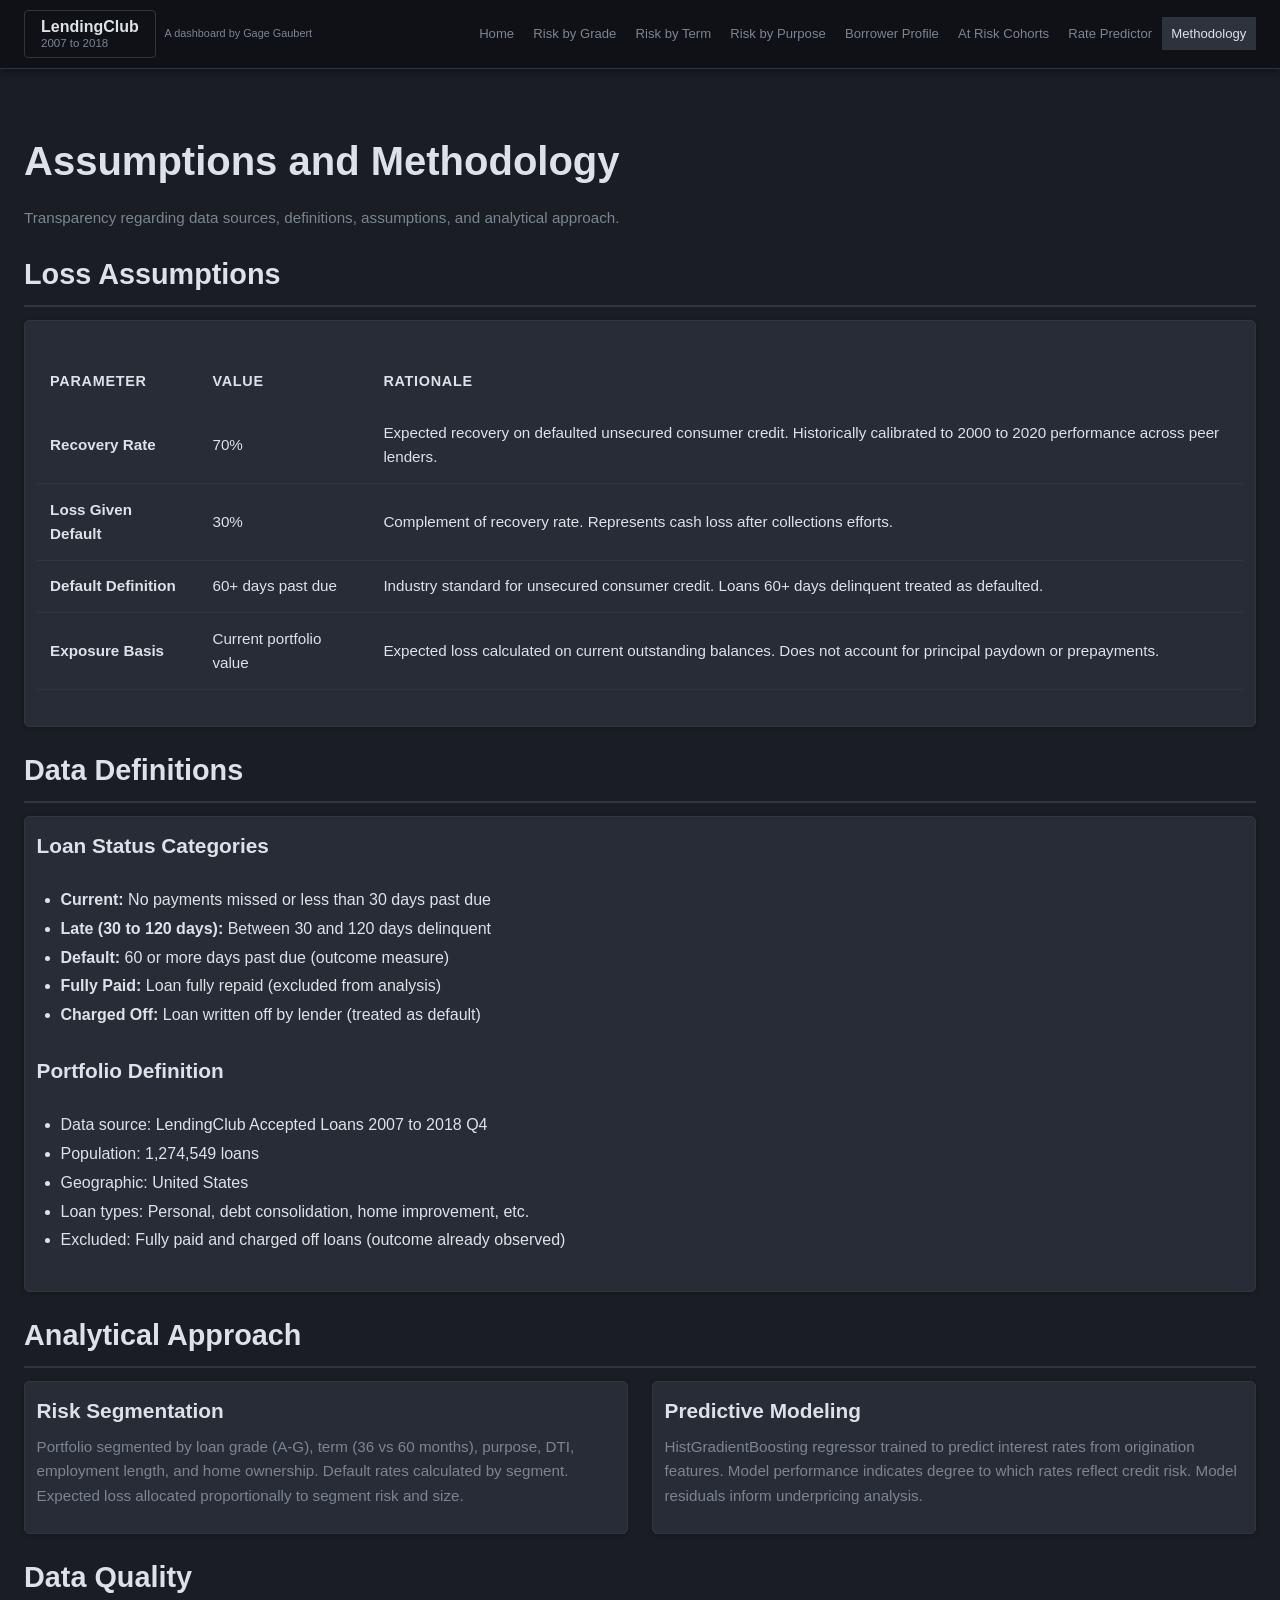
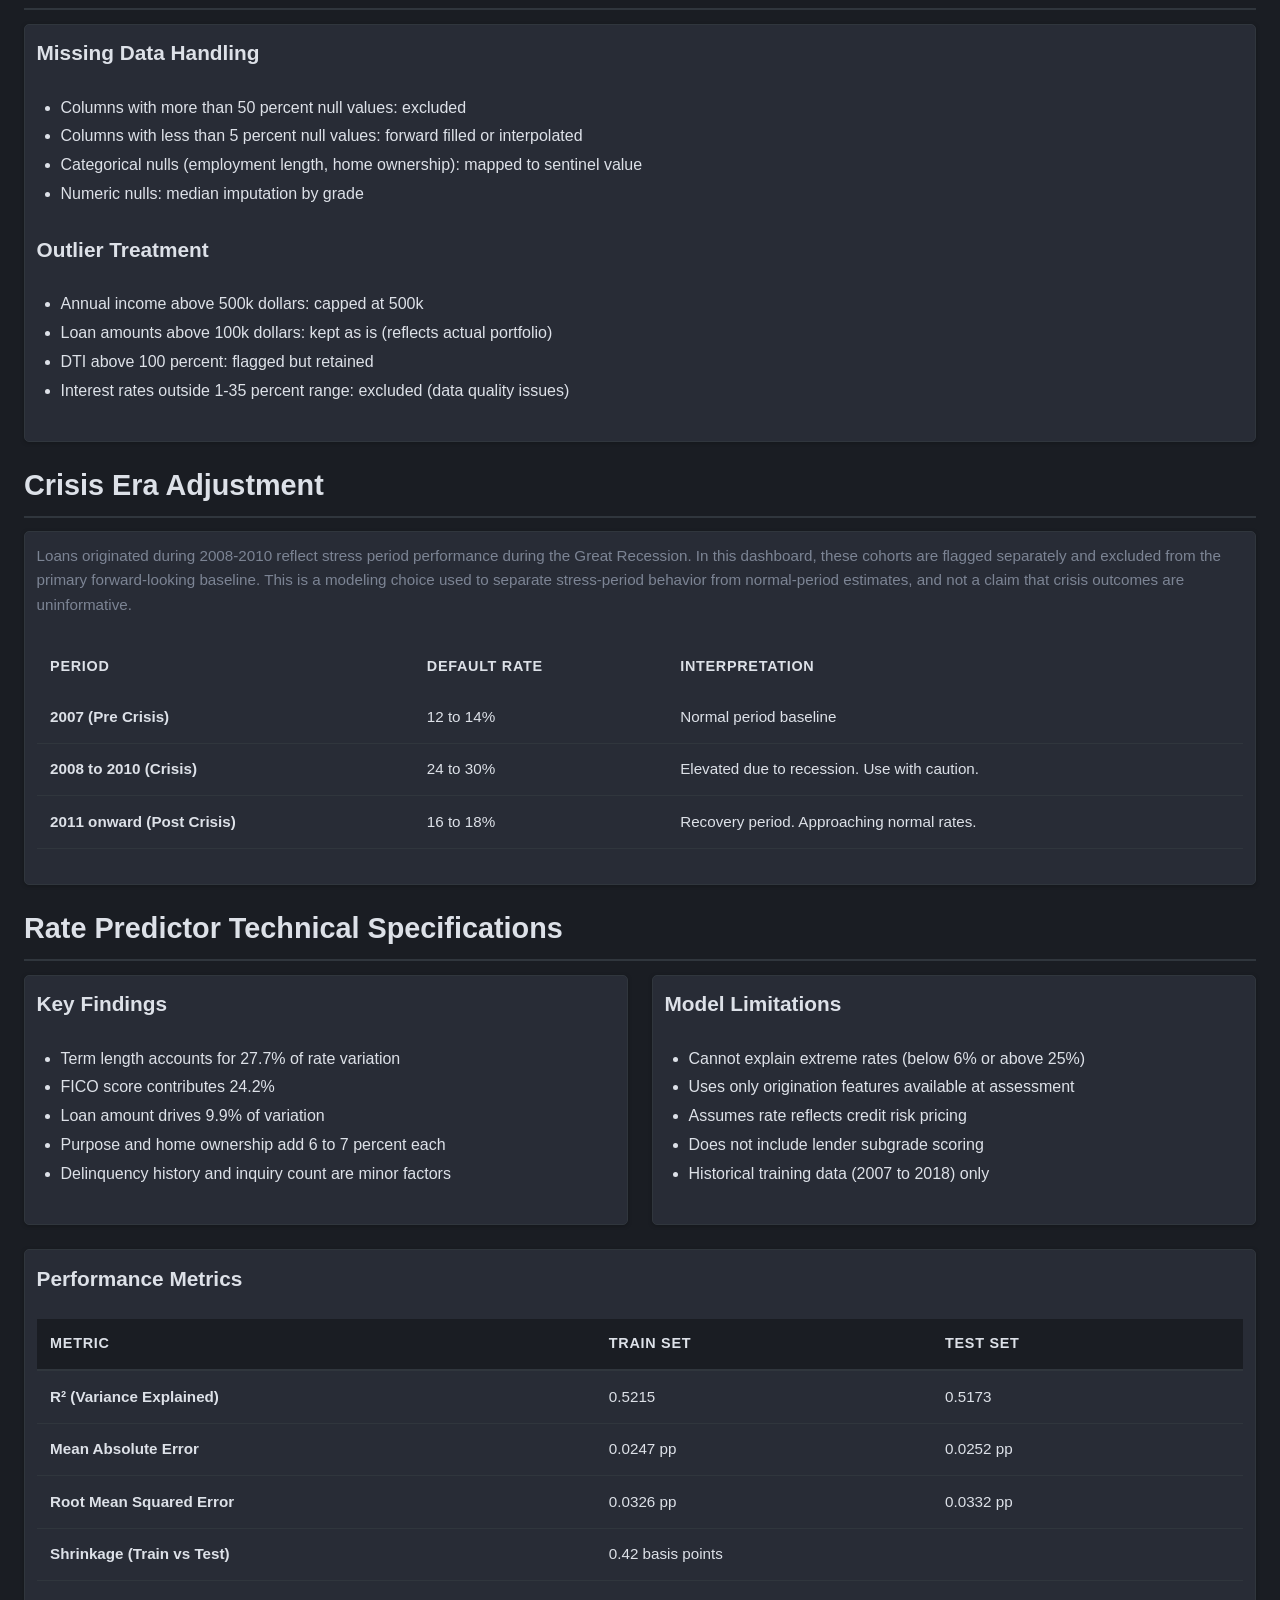
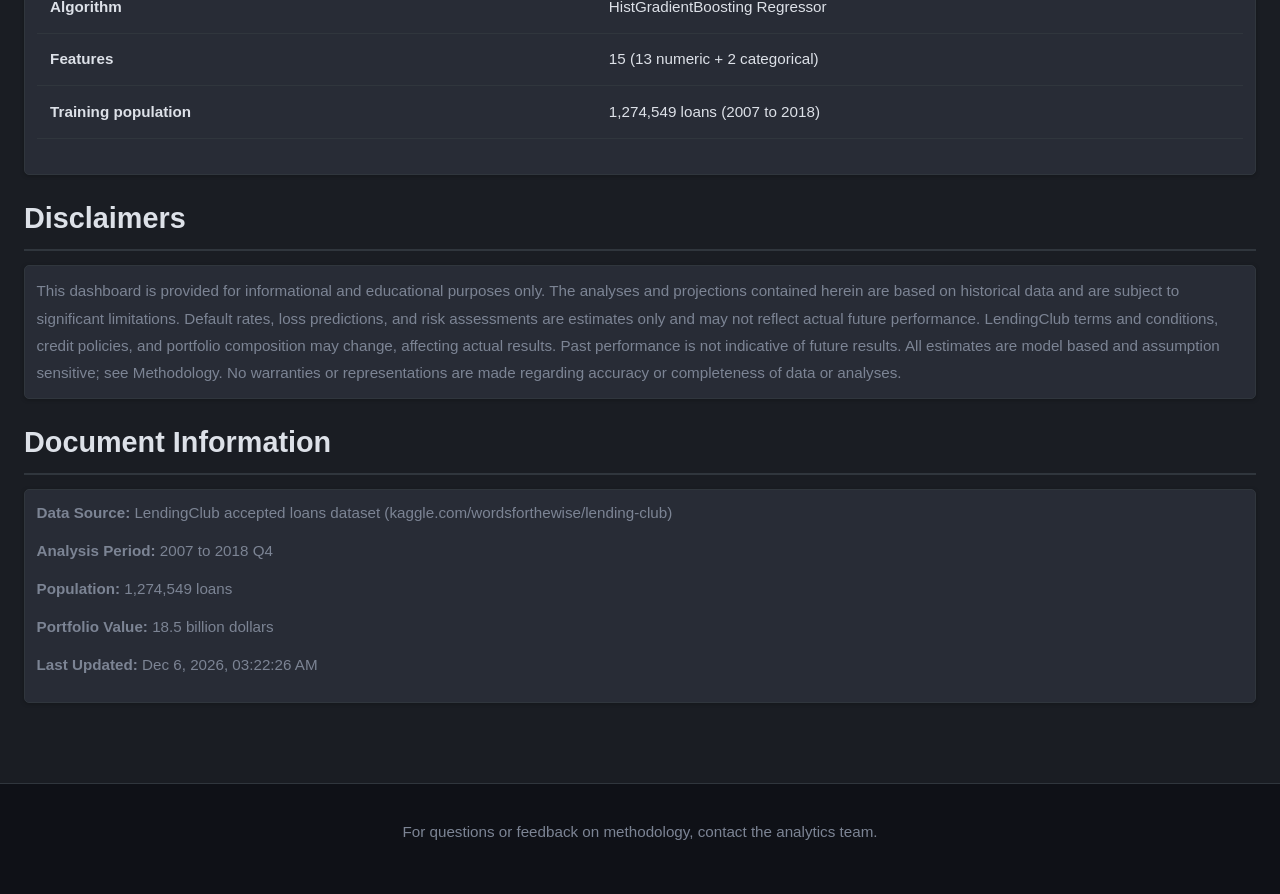
==== dashboard/assumptions.html @ 13c83dcb "Finalize dashboard updates and methodology language" ====
<!DOCTYPE html>
<html lang="en">
<head>
  <meta charset="UTF-8">
  <meta name="viewport" content="width=device-width, initial-scale=1.0">
  <title>Assumptions &amp; Methodology – LendingClub 2007–2018</title>
  <link rel="stylesheet" href="css/main.css">
</head>
<body>

<nav class="navbar">
  <div class="navbar-container">
    <div class="navbar-title-wrap">
      <a href="index.html" class="navbar-brand">
        <span class="brand-name">LendingClub</span>
        <small>2007 to 2018</small>
      </a>
      <span class="navbar-byline">A dashboard by Gage Gaubert</span>
    </div>
    <ul class="navbar-menu">
      <li><a href="index.html" data-page="home">Home</a></li>
      <li><a href="grade.html" data-page="grade">Risk by Grade</a></li>
      <li><a href="term.html" data-page="term">Risk by Term</a></li>
      <li><a href="purpose.html" data-page="purpose">Risk by Purpose</a></li>
      <li><a href="borrower.html" data-page="borrower">Borrower Profile</a></li>
      <li><a href="cohorts.html" data-page="cohorts">At Risk Cohorts</a></li>
      <li><a href="model.html" data-page="model">Rate Predictor</a></li>
      <li><a href="assumptions.html" data-page="assumptions" class="active">Methodology</a></li>
    </ul>
    <span class="navbar-timestamp">Updated: --:--</span>
  </div>
</nav>

<main>

  <section>
    <h1>Assumptions and Methodology</h1>
    <p>Transparency regarding data sources, definitions, assumptions, and analytical approach.</p>
  </section>

  <!-- LOSS ASSUMPTIONS -->
  <section>
    <h2>Loss Assumptions</h2>
    <div class="card">
      <table>
        <tr>
          <th style="text-align: left;">Parameter</th>
          <th style="text-align: left;">Value</th>
          <th style="text-align: left;">Rationale</th>
        </tr>
        <tr>
          <td><strong>Recovery Rate</strong></td>
          <td>70%</td>
          <td>Expected recovery on defaulted unsecured consumer credit. Historically calibrated to 2000 to 2020 performance across peer lenders.</td>
        </tr>
        <tr>
          <td><strong>Loss Given Default</strong></td>
          <td>30%</td>
          <td>Complement of recovery rate. Represents cash loss after collections efforts.</td>
        </tr>
        <tr>
          <td><strong>Default Definition</strong></td>
          <td>60+ days past due</td>
          <td>Industry standard for unsecured consumer credit. Loans 60+ days delinquent treated as defaulted.</td>
        </tr>
        <tr>
          <td><strong>Exposure Basis</strong></td>
          <td>Current portfolio value</td>
          <td>Expected loss calculated on current outstanding balances. Does not account for principal paydown or prepayments.</td>
        </tr>
      </table>
    </div>
  </section>

  <!-- DATA DEFINITIONS -->
  <section>
    <h2>Data Definitions</h2>
    <div class="card">
      <h3>Loan Status Categories</h3>
      <ul style="margin: var(--gap-md) 0; padding-left: 1.5rem; line-height: 1.8;">
        <li><strong>Current:</strong> No payments missed or less than 30 days past due</li>
        <li><strong>Late (30 to 120 days):</strong> Between 30 and 120 days delinquent</li>
        <li><strong>Default:</strong> 60 or more days past due (outcome measure)</li>
        <li><strong>Fully Paid:</strong> Loan fully repaid (excluded from analysis)</li>
        <li><strong>Charged Off:</strong> Loan written off by lender (treated as default)</li>
      </ul>

      <h3>Portfolio Definition</h3>
      <ul style="margin: var(--gap-md) 0; padding-left: 1.5rem; line-height: 1.8;">
        <li>Data source: LendingClub Accepted Loans 2007 to 2018 Q4</li>
        <li>Population: 1,274,549 loans</li>
        <li>Geographic: United States</li>
        <li>Loan types: Personal, debt consolidation, home improvement, etc.</li>
        <li>Excluded: Fully paid and charged off loans (outcome already observed)</li>
      </ul>
    </div>
  </section>

  <!-- ANALYTICAL APPROACH -->
  <section>
    <h2>Analytical Approach</h2>
    <div class="grid-2">
      <div class="card">
        <h3>Risk Segmentation</h3>
        <p>Portfolio segmented by loan grade (A-G), term (36 vs 60 months), purpose, DTI, employment length, and home ownership. Default rates calculated by segment. Expected loss allocated proportionally to segment risk and size.</p>
      </div>
      <div class="card">
        <h3>Predictive Modeling</h3>
        <p>HistGradientBoosting regressor trained to predict interest rates from origination features. Model performance indicates degree to which rates reflect credit risk. Model residuals inform underpricing analysis.</p>
      </div>
    </div>
  </section>

  <!-- DATA QUALITY -->
  <section>
    <h2>Data Quality</h2>
    <div class="card">
      <h3>Missing Data Handling</h3>
      <ul style="margin: var(--gap-md) 0; padding-left: 1.5rem; line-height: 1.8;">
        <li>Columns with more than 50 percent null values: excluded</li>
        <li>Columns with less than 5 percent null values: forward filled or interpolated</li>
        <li>Categorical nulls (employment length, home ownership): mapped to sentinel value</li>
        <li>Numeric nulls: median imputation by grade</li>
      </ul>

      <h3>Outlier Treatment</h3>
      <ul style="margin: var(--gap-md) 0; padding-left: 1.5rem; line-height: 1.8;">
        <li>Annual income above 500k dollars: capped at 500k</li>
        <li>Loan amounts above 100k dollars: kept as is (reflects actual portfolio)</li>
        <li>DTI above 100 percent: flagged but retained</li>
        <li>Interest rates outside 1-35 percent range: excluded (data quality issues)</li>
      </ul>
    </div>
  </section>

  <!-- CRISIS ERA ADJUSTMENT -->
  <section>
    <h2>Crisis Era Adjustment</h2>
    <div class="card">
      <p>Loans originated during 2008-2010 reflect stress period performance during the Great Recession. In this dashboard, these cohorts are flagged separately and excluded from the primary forward-looking baseline. This is a modeling choice used to separate stress-period behavior from normal-period estimates, and not a claim that crisis outcomes are uninformative.</p>

      <table style="margin-top: var(--gap-md);">
        <tr>
          <th style="text-align: left;">Period</th>
          <th style="text-align: left;">Default Rate</th>
          <th style="text-align: left;">Interpretation</th>
        </tr>
        <tr>
          <td><strong>2007 (Pre Crisis)</strong></td>
          <td>12 to 14%</td>
          <td>Normal period baseline</td>
        </tr>
        <tr>
          <td><strong>2008 to 2010 (Crisis)</strong></td>
          <td>24 to 30%</td>
          <td>Elevated due to recession. Use with caution.</td>
        </tr>
        <tr>
          <td><strong>2011 onward (Post Crisis)</strong></td>
          <td>16 to 18%</td>
          <td>Recovery period. Approaching normal rates.</td>
        </tr>
      </table>
    </div>
  </section>

  <!-- PREDICTION MODEL SPECS -->
  <section>
    <h2>Rate Predictor Technical Specifications</h2>
    <div class="grid-2">
      <div class="card">
        <h3>Key Findings</h3>
        <ul style="margin: var(--gap-md) 0; padding-left: 1.5rem; line-height: 1.8;">
          <li>Term length accounts for 27.7% of rate variation</li>
          <li>FICO score contributes 24.2%</li>
          <li>Loan amount drives 9.9% of variation</li>
          <li>Purpose and home ownership add 6 to 7 percent each</li>
          <li>Delinquency history and inquiry count are minor factors</li>
        </ul>
      </div>
      <div class="card">
        <h3>Model Limitations</h3>
        <ul style="margin: var(--gap-md) 0; padding-left: 1.5rem; line-height: 1.8;">
          <li>Cannot explain extreme rates (below 6% or above 25%)</li>
          <li>Uses only origination features available at assessment</li>
          <li>Assumes rate reflects credit risk pricing</li>
          <li>Does not include lender subgrade scoring</li>
          <li>Historical training data (2007 to 2018) only</li>
        </ul>
      </div>
    </div>
    <div class="card" style="margin-top: var(--gap-md);">
      <h3>Performance Metrics</h3>
      <table style="margin-top: var(--gap-md);">
        <thead>
          <tr>
            <th>Metric</th>
            <th>Train Set</th>
            <th>Test Set</th>
          </tr>
        </thead>
        <tbody>
          <tr>
            <td><strong>R² (Variance Explained)</strong></td>
            <td>0.5215</td>
            <td>0.5173</td>
          </tr>
          <tr>
            <td><strong>Mean Absolute Error</strong></td>
            <td>0.0247 pp</td>
            <td>0.0252 pp</td>
          </tr>
          <tr>
            <td><strong>Root Mean Squared Error</strong></td>
            <td>0.0326 pp</td>
            <td>0.0332 pp</td>
          </tr>
          <tr>
            <td><strong>Shrinkage (Train vs Test)</strong></td>
            <td colspan="2">0.42 basis points</td>
          </tr>
          <tr>
            <td><strong>Algorithm</strong></td>
            <td colspan="2">HistGradientBoosting Regressor</td>
          </tr>
          <tr>
            <td><strong>Features</strong></td>
            <td colspan="2">15 (13 numeric + 2 categorical)</td>
          </tr>
          <tr>
            <td><strong>Training population</strong></td>
            <td colspan="2">1,274,549 loans (2007 to 2018)</td>
          </tr>
        </tbody>
      </table>
    </div>
  </section>

  <!-- DISCLAIMERS -->
  <section>
    <h2>Disclaimers</h2>
    <div class="card">
      <p style="margin: 0; line-height: 1.8;">
        This dashboard is provided for informational and educational purposes only. The analyses and projections contained herein are based on historical data and are subject to significant limitations. Default rates, loss predictions, and risk assessments are estimates only and may not reflect actual future performance. LendingClub terms and conditions, credit policies, and portfolio composition may change, affecting actual results. Past performance is not indicative of future results. All estimates are model based and assumption sensitive; see Methodology. No warranties or representations are made regarding accuracy or completeness of data or analyses.
      </p>
    </div>
  </section>

  <!-- CONTACTS -->
  <section>
    <h2>Document Information</h2>
    <div class="card">
      <p><strong>Data Source:</strong> LendingClub accepted loans dataset (kaggle.com/wordsforthewise/lending-club)</p>
      <p><strong>Analysis Period:</strong> 2007 to 2018 Q4</p>
      <p><strong>Population:</strong> 1,274,549 loans</p>
      <p><strong>Portfolio Value:</strong> 18.5 billion dollars</p>
      <p><strong>Last Updated:</strong> <span id="update-date">--</span></p>
    </div>
  </section>

</main>

<footer>
  <p>For questions or feedback on methodology, contact the analytics team.</p>
</footer>

<script src="js/main.js"></script>
<script>
  document.addEventListener('DOMContentLoaded', () => {
    document.getElementById('update-date').textContent = getLastUpdated();
    initPage('assumptions');
  });
</script>

</body>
</html>
---- dashboard/css/main.css ----
/* ============================================================
   LENDINGCLUB 2007-2018 ANALYSIS AND MODELING — DARK MODE
   Color scheme: Dark monochrome structure, yellow-orange-red-purple risk spectrum
   No frameworks. CSS Grid + Flexbox only.
   ============================================================ */

:root {
  /* Structural Colors — Dark Mode */
  --bg-primary: #1a1d23;
  --bg-secondary: #22252d;
  --bg-card: #282c36;
  --bg-dark: #0f1117;
  --text-primary: #dde1e8;
  --text-secondary: #7c8494;
  --border-light: #30363d;

  /* Risk Spectrum */
  --risk-a: #f1c40f;
  --risk-b: #f39c12;
  --risk-c: #e67e22;
  --risk-d: #e74c3c;
  --risk-e: #e63946;
  --risk-f: #d02d26;
  --risk-g: #8e44ad;

  /* Accents */
  --accent-blue: #58a6ff;
  --accent-green: #3fb950;
  --accent-red: #f85149;
  --accent-purple: #bc8cff;

  /* Spacing */
  --gap-xs: 0.5rem;
  --gap-sm: 0.85rem;
  --gap-md: 1.5rem;
  --gap-lg: 2.25rem;
}

* {
  margin: 0;
  padding: 0;
  box-sizing: border-box;
}

html, body {
  font-family: -apple-system, BlinkMacSystemFont, 'Segoe UI', 'Open Sans', sans-serif;
  background: var(--bg-primary);
  background-attachment: fixed;
  color: var(--text-primary);
  line-height: 1.6;
}

/* ============================================================
   TYPOGRAPHY
   ============================================================ */

h1 {
  font-size: 2.5rem;
  font-weight: 600;
  margin-bottom: var(--gap-sm);
}

h2 {
  font-size: 1.8rem;
  font-weight: 600;
  margin-bottom: var(--gap-sm);
  border-bottom: 2px solid var(--border-light);
  padding-bottom: var(--gap-xs);
}

h3 {
  font-size: 1.3rem;
  font-weight: 600;
  margin-bottom: var(--gap-xs);
}

p {
  margin-bottom: var(--gap-sm);
  color: var(--text-secondary);
  font-size: 0.95rem;
}

/* ============================================================
   NAVBAR
   ============================================================ */

nav.navbar {
  position: sticky;
  top: 0;
  z-index: 100;
  background-color: var(--bg-dark);
  border-bottom: 1px solid var(--border-light);
  box-shadow: 0 2px 8px rgba(0, 0, 0, 0.4);
}

.navbar-container {
  max-width: 1400px;
  margin: 0 auto;
  display: flex;
  justify-content: space-between;
  align-items: center;
  padding: 0.625rem var(--gap-md);
  flex-wrap: nowrap;
}

.navbar-brand {
  display: inline-flex;
  flex-direction: column;
  align-items: flex-start;
  text-decoration: none;
  border: 1px solid var(--border-light);
  border-radius: 4px;
  padding: 0.35rem 1rem;
  line-height: 1.2;
  white-space: nowrap;
  flex-shrink: 0;
}

.navbar-brand span.brand-name {
  font-size: 1rem;
  font-weight: 700;
  color: var(--text-primary);
  white-space: nowrap;
}

.navbar-brand small {
  display: block;
  font-size: 0.72rem;
  font-weight: 400;
  color: var(--text-secondary);
  margin-top: 0.1rem;
}

.navbar-title-wrap {
  display: flex;
  align-items: center;
  gap: 0.55rem;
  flex-shrink: 0;
}

.navbar-byline {
  font-size: 0.68rem;
  color: var(--text-secondary);
  white-space: nowrap;
}

.navbar-menu {
  display: flex;
  list-style: none;
  gap: 0;
  flex-shrink: 1;
  flex-wrap: nowrap;
}

.navbar-menu a {
  text-decoration: none;
  color: var(--text-secondary);
  font-size: 0.82rem;
  font-weight: 500;
  transition: color 0.15s ease, background-color 0.15s ease;
  padding: 0.375rem 0.6rem;
  border-radius: 0;
  white-space: nowrap;
  display: block;
}

.navbar-menu a:hover,
.navbar-menu a.active {
  color: var(--text-primary);
  background-color: #2e323c;
}

.navbar-timestamp {
  display: none;
}

/* ============================================================
   MAIN CONTAINER
   ============================================================ */

main {
  max-width: 1400px;
  margin: var(--gap-lg) auto;
  padding: var(--gap-md);
}

/* ============================================================
   CARDS & SECTIONS
   ============================================================ */

.card {
  background-color: var(--bg-card);
  border: 1px solid var(--border-light);
  border-radius: 5px;
  padding: 0.72rem;
  box-shadow: 0 1px 4px rgba(0, 0, 0, 0.24);
  transition: box-shadow 0.2s ease;
}

.card:hover {
  box-shadow: 0 2px 8px rgba(0, 0, 0, 0.3);
}

section {
  margin-bottom: 1.25rem;
}

/* ============================================================
   KPI CARDS
   ============================================================ */

.kpi-grid {
  display: grid;
  grid-template-columns: repeat(auto-fit, minmax(150px, 1fr));
  gap: 0.65rem;
  margin-bottom: 1rem;
}

.kpi-card {
  background-color: var(--bg-card);
  border: 1px solid var(--border-light);
  border-radius: 5px;
  padding: 0.65rem 0.6rem;
  text-align: center;
  box-shadow: 0 1px 4px rgba(0, 0, 0, 0.24);
}

/* Risk-colored left borders removed per design feedback — values use inline color instead */

.kpi-label {
  font-size: 0.74rem;
  color: var(--text-secondary);
  text-transform: uppercase;
  letter-spacing: 0.05em;
  margin-bottom: var(--gap-xs);
}

.kpi-value {
  font-size: 1.32rem;
  font-weight: 700;
  color: var(--text-primary);
}

.kpi-subtext {
  font-size: 0.72rem;
  color: var(--text-secondary);
  margin-top: var(--gap-xs);
}

/* ============================================================
   RISK BADGE
   ============================================================ */

.risk-badge {
  display: inline-block;
  padding: 0.5rem 1rem;
  border-radius: 4px;
  font-size: 0.85rem;
  font-weight: 600;
  text-transform: uppercase;
  letter-spacing: 0.05em;
}

.risk-badge.low {
  background-color: rgba(63, 185, 80, 0.15);
  color: #3fb950;
}

.risk-badge.moderate {
  background-color: rgba(255, 255, 255, 0.08);
  color: var(--text-primary);
}

.risk-badge.elevated {
  background-color: rgba(231, 76, 60, 0.15);
  color: #e74c3c;
}

.risk-badge.high {
  background-color: rgba(142, 68, 173, 0.15);
  color: #8e44ad;
}

/* ============================================================
   NARRATIVE BOX
   ============================================================ */

.narrative-box {
  background-color: #1e2128;
  padding: var(--gap-md);
  border-radius: 4px;
  margin: var(--gap-md) 0;
  font-size: 0.95rem;
  line-height: 1.7;
  color: var(--text-secondary);
}

.narrative-box strong {
  color: var(--text-primary);
}

/* ============================================================
   CHARTS & VISUALIZATIONS
   ============================================================ */

.chart-container {
  position: relative;
  height: 300px;
  margin: var(--gap-sm) 0;
}

.chart-container.tall {
  height: 370px;
}

.chart-container.short {
  height: 200px;
}

/* ============================================================
   GRADE CARDS ROW (single-line compact strip)
   ============================================================ */

.grade-cards-row {
  display: grid;
  grid-template-columns: repeat(7, 1fr);
  gap: 0.5rem;
}

.grade-card-compact {
  background-color: var(--bg-card);
  border: 1px solid var(--border-light);
  border-radius: 6px;
  padding: 0.75rem;
  box-shadow: 0 1px 4px rgba(0,0,0,0.3);
  text-align: center;
}

.grade-card-compact .gc-circle {
  width: 40px;
  height: 40px;
  border-radius: 50%;
  display: flex;
  align-items: center;
  justify-content: center;
  margin: 0 auto 0.5rem;
  font-size: 1.25rem;
  font-weight: 700;
  color: white;
}

.grade-card-compact .gc-rate {
  font-size: 1.4rem;
  font-weight: 700;
  margin-bottom: 0.35rem;
  line-height: 1;
}

.grade-card-compact .gc-stats {
  font-size: 0.73rem;
  color: var(--text-secondary);
  line-height: 1.6;
}

/* ============================================================
   TABLES
   ============================================================ */

table {
  width: 100%;
  border-collapse: collapse;
  margin: var(--gap-md) 0;
}

thead {
  background-color: #1a1d23;
  border-bottom: 2px solid var(--border-light);
}

th {
  padding: var(--gap-sm);
  text-align: left;
  font-weight: 600;
  color: var(--text-primary);
  font-size: 0.9rem;
  text-transform: uppercase;
  letter-spacing: 0.05em;
}

td {
  padding: var(--gap-sm);
  border-bottom: 1px solid var(--border-light);
  font-size: 0.95rem;
}

tr:hover {
  background-color: #1e2230;
}

/* ============================================================
   GRID LAYOUTS
   ============================================================ */

.grid-2 {
  display: grid;
  grid-template-columns: 1fr 1fr;
  gap: var(--gap-md);
}

.grid-3 {
  display: grid;
  grid-template-columns: repeat(3, 1fr);
  gap: var(--gap-md);
}

.grid-auto {
  display: grid;
  grid-template-columns: repeat(auto-fit, minmax(300px, 1fr));
  gap: var(--gap-md);
}

.predictor-button-row {
  display: flex;
  gap: 0.5rem;
}

.predictor-button {
  padding: 0.4rem 0.8rem;
  border: 1px solid var(--border-light);
  background: transparent;
  color: var(--text-secondary);
  border-radius: 4px;
  cursor: pointer;
}

.predictor-button.active {
  border-color: var(--accent-blue);
  background: rgba(52, 152, 219, 0.2);
  color: var(--text-primary);
}

.scenario-builder {
  display: grid;
  gap: var(--gap-md);
}

.scenario-top-row {
  display: flex;
  justify-content: space-between;
  align-items: center;
  gap: var(--gap-md);
  flex-wrap: wrap;
}

.scenario-term-group {
  display: grid;
  gap: 0.35rem;
}

.scenario-term-group label {
  font-size: 0.8rem;
  color: var(--text-secondary);
}

.vertical-slider-grid {
  display: grid;
  grid-template-columns: repeat(10, minmax(72px, 1fr));
  gap: 0.75rem;
  align-items: end;
  overflow-x: auto;
  padding-bottom: 0.25rem;
}

.vertical-control {
  min-width: 72px;
  text-align: center;
}

.vertical-value {
  font-size: 0.78rem;
  color: var(--text-primary);
  margin-bottom: 0.5rem;
  min-height: 2.2rem;
  display: flex;
  align-items: center;
  justify-content: center;
  line-height: 1.2;
}

.vertical-slider-shell {
  height: 170px;
  display: flex;
  align-items: center;
  justify-content: center;
}

.vertical-slider-shell input[type="range"] {
  width: 150px;
  transform: rotate(-90deg);
  accent-color: var(--accent-blue);
}

.vertical-label {
  margin-top: 0.6rem;
  font-size: 0.76rem;
  color: var(--text-secondary);
  line-height: 1.25;
}

.scenario-stats {
  display: grid;
  grid-template-columns: repeat(3, minmax(0, 1fr));
  gap: var(--gap-md);
}

.scenario-stat {
  background-color: #1e2128;
  border: 1px solid var(--border-light);
  border-radius: 6px;
  padding: 0.85rem;
}

.scenario-stat-label {
  font-size: 0.75rem;
  color: var(--text-secondary);
  text-transform: uppercase;
  letter-spacing: 0.05em;
  margin-bottom: 0.35rem;
}

.scenario-stat-value {
  font-size: 1.35rem;
  color: var(--text-primary);
  font-weight: 700;
}

.scenario-output-wrap {
  display: flex;
  justify-content: center;
}

.scenario-output-box {
  min-width: 260px;
  max-width: 340px;
  background-color: #1e2128;
  border: 1px solid var(--border-light);
  border-radius: 8px;
  padding: 0.9rem 1rem;
  text-align: center;
  box-shadow: 0 1px 4px rgba(0,0,0,0.28);
}

.scenario-output-title {
  font-size: 0.74rem;
  color: var(--text-secondary);
  text-transform: uppercase;
  letter-spacing: 0.05em;
  margin-bottom: 0.35rem;
}

.scenario-output-range {
  font-size: 1.35rem;
  font-weight: 700;
  color: var(--text-primary);
  line-height: 1.2;
}

.scenario-output-note {
  font-size: 0.8rem;
  color: var(--text-secondary);
  margin-top: 0.35rem;
}

.range-meter-labels {
  display: flex;
  justify-content: space-between;
  font-size: 0.72rem;
  color: var(--text-secondary);
  margin-top: 0.35rem;
}

.range-meter {
  position: relative;
  height: 54px;
  border-radius: 999px;
  background: #1e2128;
  border: 1px solid var(--border-light);
  overflow: hidden;
}

.range-meter-fill {
  position: absolute;
  top: 50%;
  transform: translateY(-50%);
  height: 14px;
  border-radius: 999px;
  background: rgba(52, 152, 219, 0.2);
  border: 1px solid rgba(52, 152, 219, 0.45);
}

.range-meter-point {
  position: absolute;
  top: 50%;
  transform: translate(-50%, -50%);
  width: 16px;
  height: 16px;
  border-radius: 50%;
  background: #3498db;
  border: 2px solid #dfe6f0;
}

.range-meter-zones {
  display: grid;
  grid-template-columns: repeat(4, 1fr);
  gap: 0.5rem;
  margin-top: 0.5rem;
  font-size: 0.72rem;
  color: var(--text-secondary);
}

/* ============================================================
   PROGRESS BARS
   ============================================================ */

.progress-bar {
  height: 8px;
  background-color: var(--border-light);
  border-radius: 4px;
  overflow: hidden;
  margin-top: var(--gap-xs);
}

.progress-fill {
  height: 100%;
  background: linear-gradient(to right, var(--risk-a), var(--risk-b), var(--risk-d), var(--risk-g));
  border-radius: 4px;
  transition: width 0.3s ease;
}

/* ============================================================
   RESPONSIVE DESIGN
   ============================================================ */

@media (max-width: 1024px) {
  .grid-2,
  .grid-3 {
    grid-template-columns: 1fr;
  }

  .scenario-stats {
    grid-template-columns: 1fr;
  }

  .vertical-slider-grid {
    grid-template-columns: repeat(5, minmax(72px, 1fr));
  }

  h1 {
    font-size: 2rem;
  }

  h2 {
    font-size: 1.5rem;
  }

  .navbar-menu {
    gap: var(--gap-sm);
  }

  .navbar-menu a {
    font-size: 0.85rem;
    padding: var(--gap-xs) 0.5rem;
  }
}

@media (max-width: 768px) {
  main {
    padding: var(--gap-sm);
  }

  .kpi-grid {
    grid-template-columns: repeat(2, 1fr);
  }

  .navbar-container {
    padding: var(--gap-sm);
  }

  .navbar-menu {
    flex-direction: column;
    gap: var(--gap-xs);
    font-size: 0.85rem;
  }

  h1 {
    font-size: 1.5rem;
  }

  h2 {
    font-size: 1.2rem;
  }

  .navbar-byline {
    display: none;
  }

  .vertical-slider-grid {
    grid-template-columns: repeat(3, minmax(72px, 1fr));
  }
}

/* ============================================================
   UTILITY CLASSES
   ============================================================ */

.text-center {
  text-align: center;
}

.text-right {
  text-align: right;
}

.text-muted {
  color: var(--text-secondary);
}

.mt-1 { margin-top: var(--gap-xs); }
.mt-2 { margin-top: var(--gap-sm); }
.mt-3 { margin-top: var(--gap-md); }

.mb-1 { margin-bottom: var(--gap-xs); }
.mb-2 { margin-bottom: var(--gap-sm); }
.mb-3 { margin-bottom: var(--gap-md); }

.p-1 { padding: var(--gap-xs); }
.p-2 { padding: var(--gap-sm); }
.p-3 { padding: var(--gap-md); }

.invisible {
  display: none;
}

.highlight {
  background-color: #fffacd;
  padding: 2px 4px;
  border-radius: 2px;
}

/* ============================================================
   FOOTER
   ============================================================ */

footer {
  background-color: var(--bg-dark);
  color: #6e7681;
  padding: var(--gap-lg) var(--gap-md);
  text-align: center;
  margin-top: var(--gap-lg);
  font-size: 0.85rem;
  border-top: 1px solid var(--border-light);
}

footer a {
  color: #ecf0f1;
  text-decoration: none;
}

footer a:hover {
  text-decoration: underline;
}
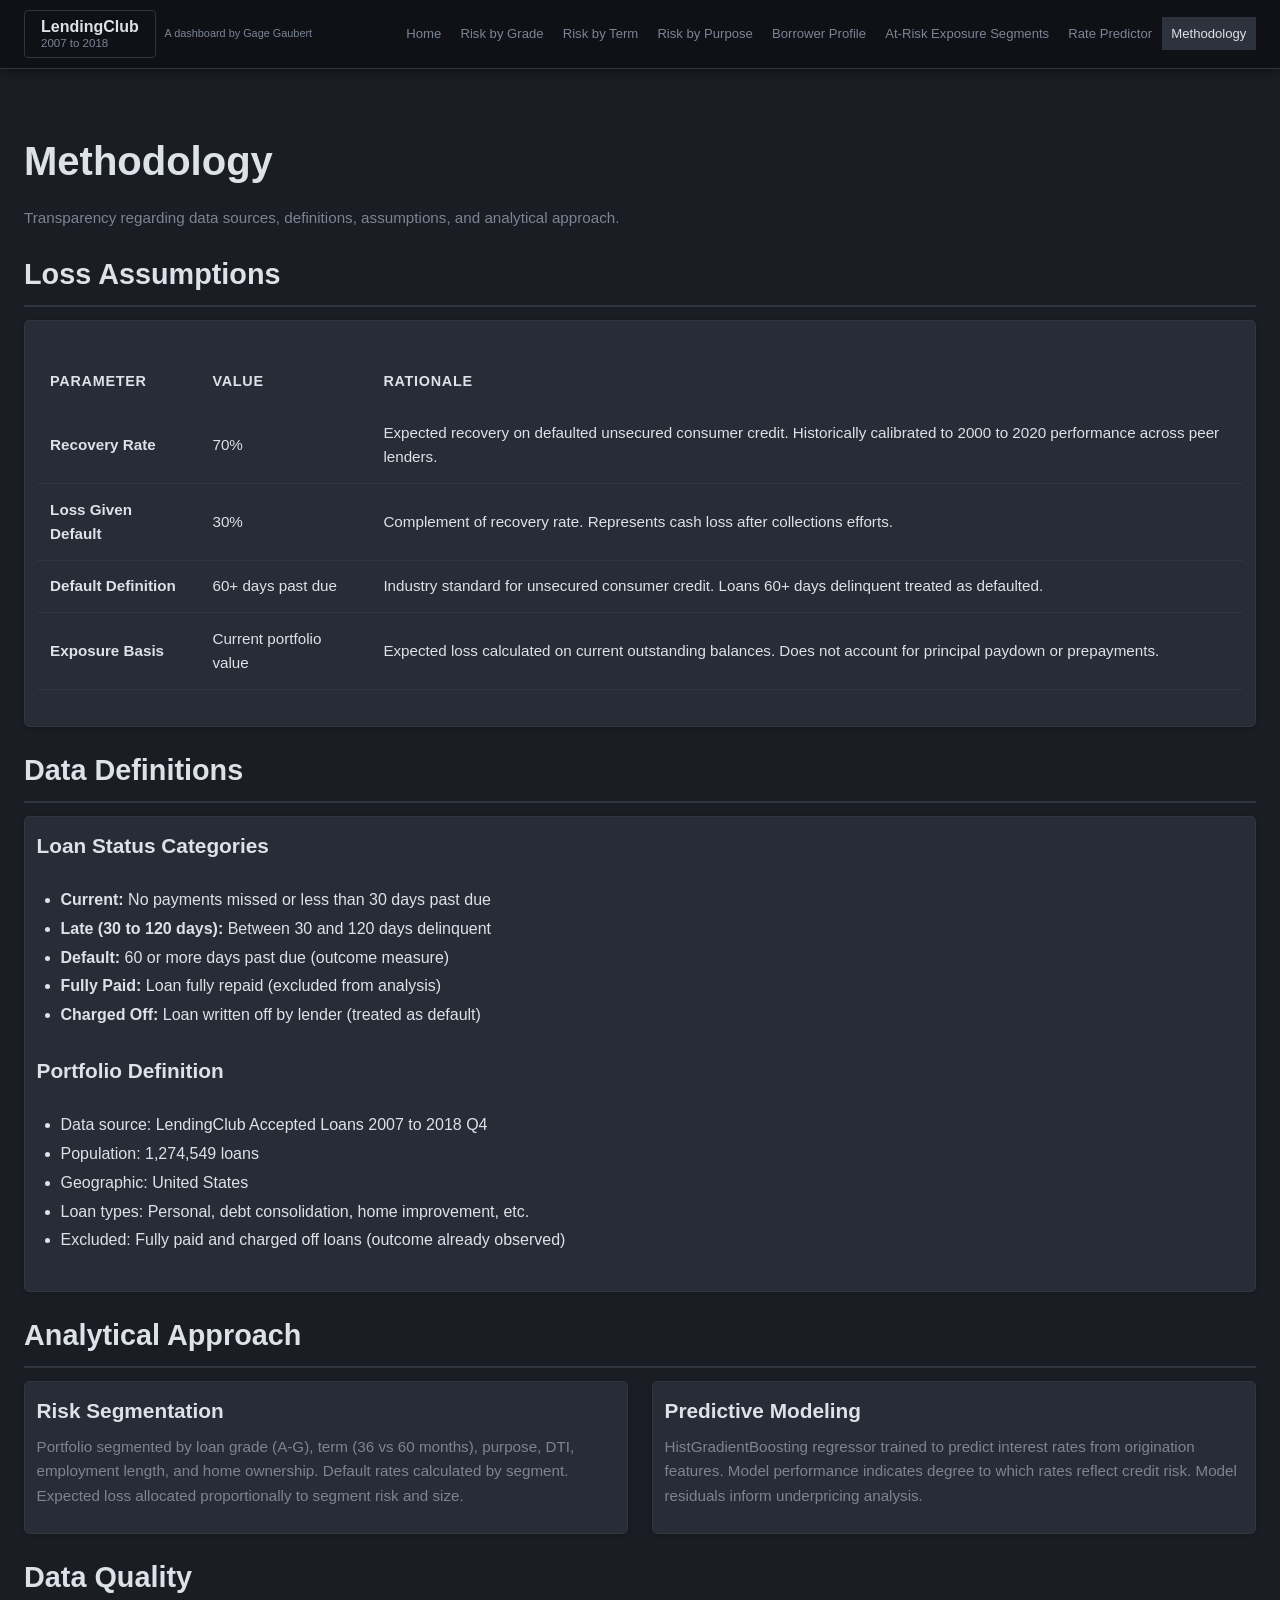
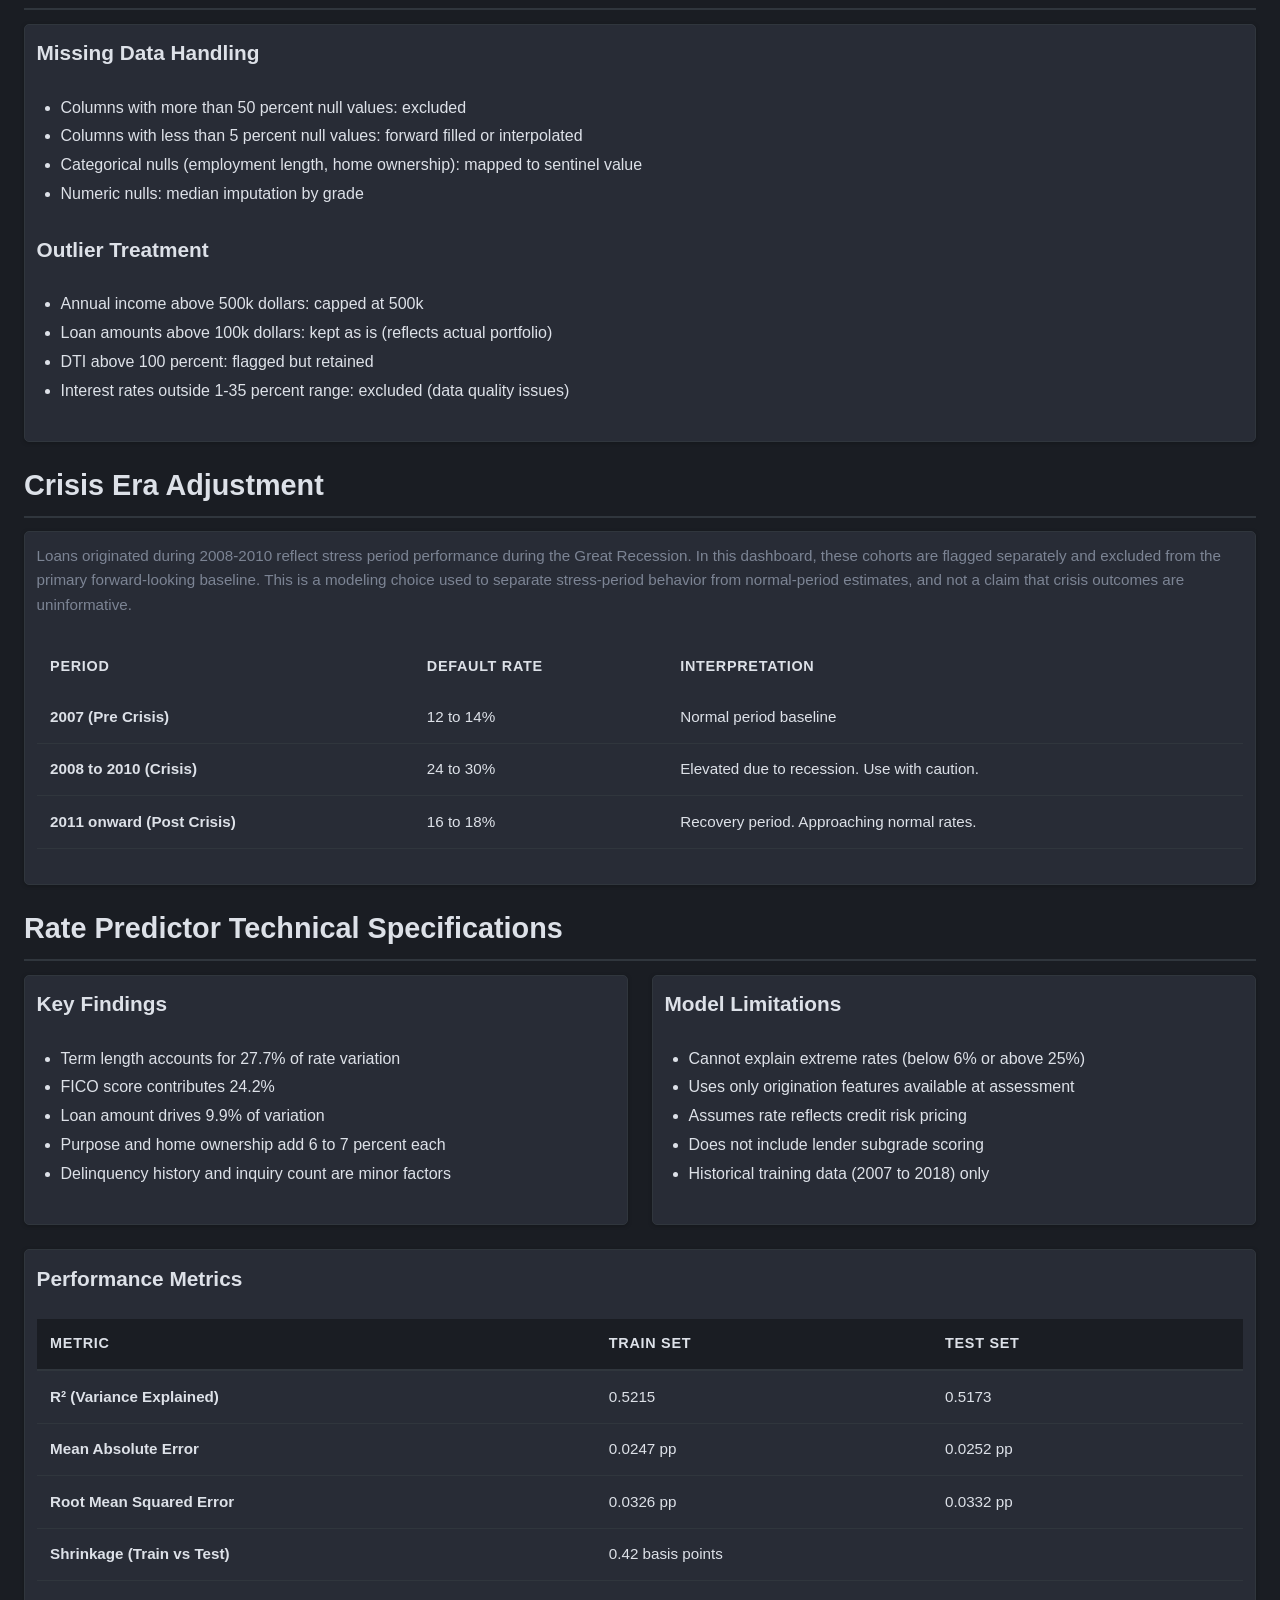
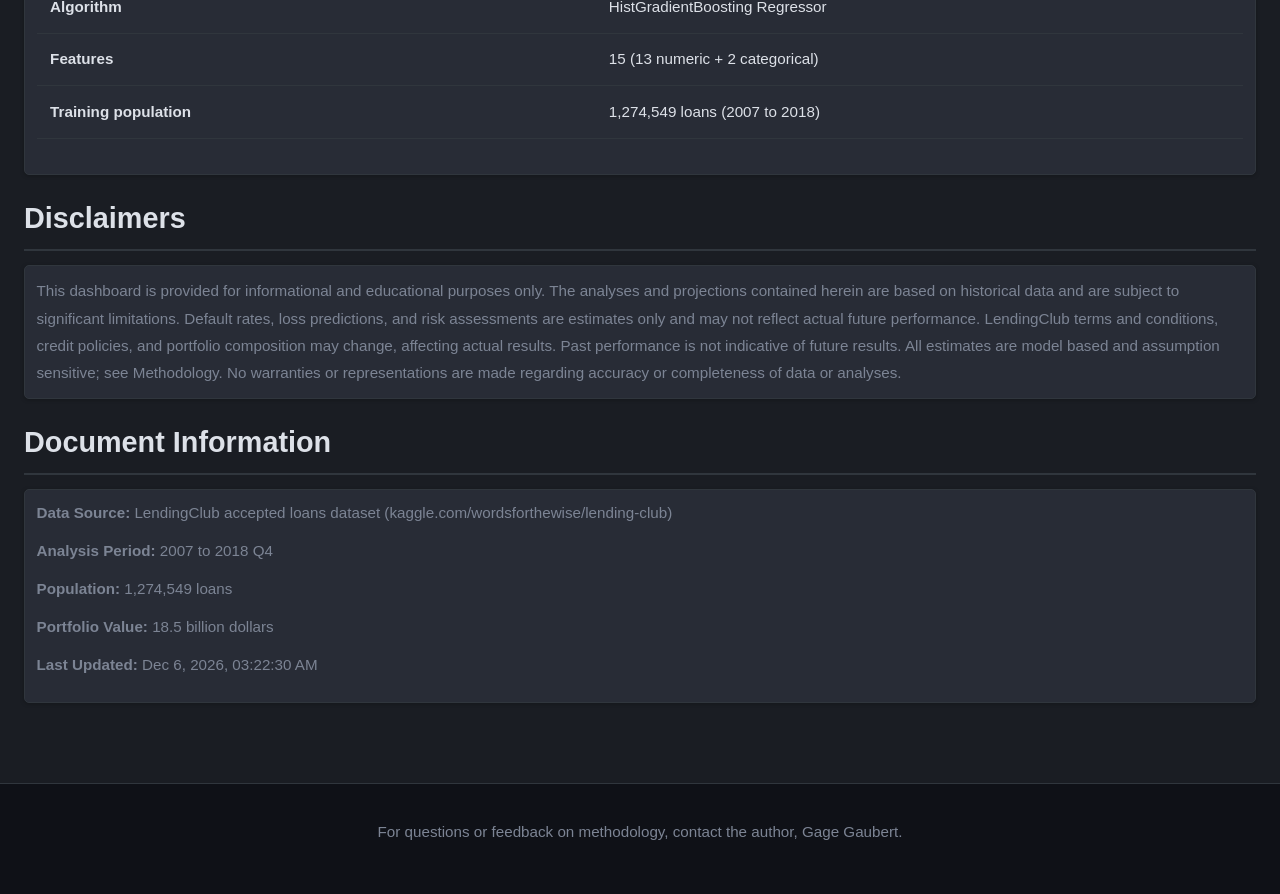
==== commit 82f93c82: "Fix dashboard data resilience and standardize labels" ====
--- a/dashboard/assumptions.html
+++ b/dashboard/assumptions.html
@@ -23,7 +23,7 @@
       <li><a href="term.html" data-page="term">Risk by Term</a></li>
       <li><a href="purpose.html" data-page="purpose">Risk by Purpose</a></li>
       <li><a href="borrower.html" data-page="borrower">Borrower Profile</a></li>
-      <li><a href="cohorts.html" data-page="cohorts">At Risk Cohorts</a></li>
+      <li><a href="cohorts.html" data-page="cohorts">At-Risk Exposure Segments</a></li>
       <li><a href="model.html" data-page="model">Rate Predictor</a></li>
       <li><a href="assumptions.html" data-page="assumptions" class="active">Methodology</a></li>
     </ul>
@@ -34,7 +34,7 @@
 <main>
 
   <section>
-    <h1>Assumptions and Methodology</h1>
+    <h1>Methodology</h1>
     <p>Transparency regarding data sources, definitions, assumptions, and analytical approach.</p>
   </section>
 
@@ -261,7 +261,7 @@
 </main>
 
 <footer>
-  <p>For questions or feedback on methodology, contact the analytics team.</p>
+  <p>For questions or feedback on methodology, contact the author, Gage Gaubert.</p>
 </footer>
 
 <script src="js/main.js"></script>
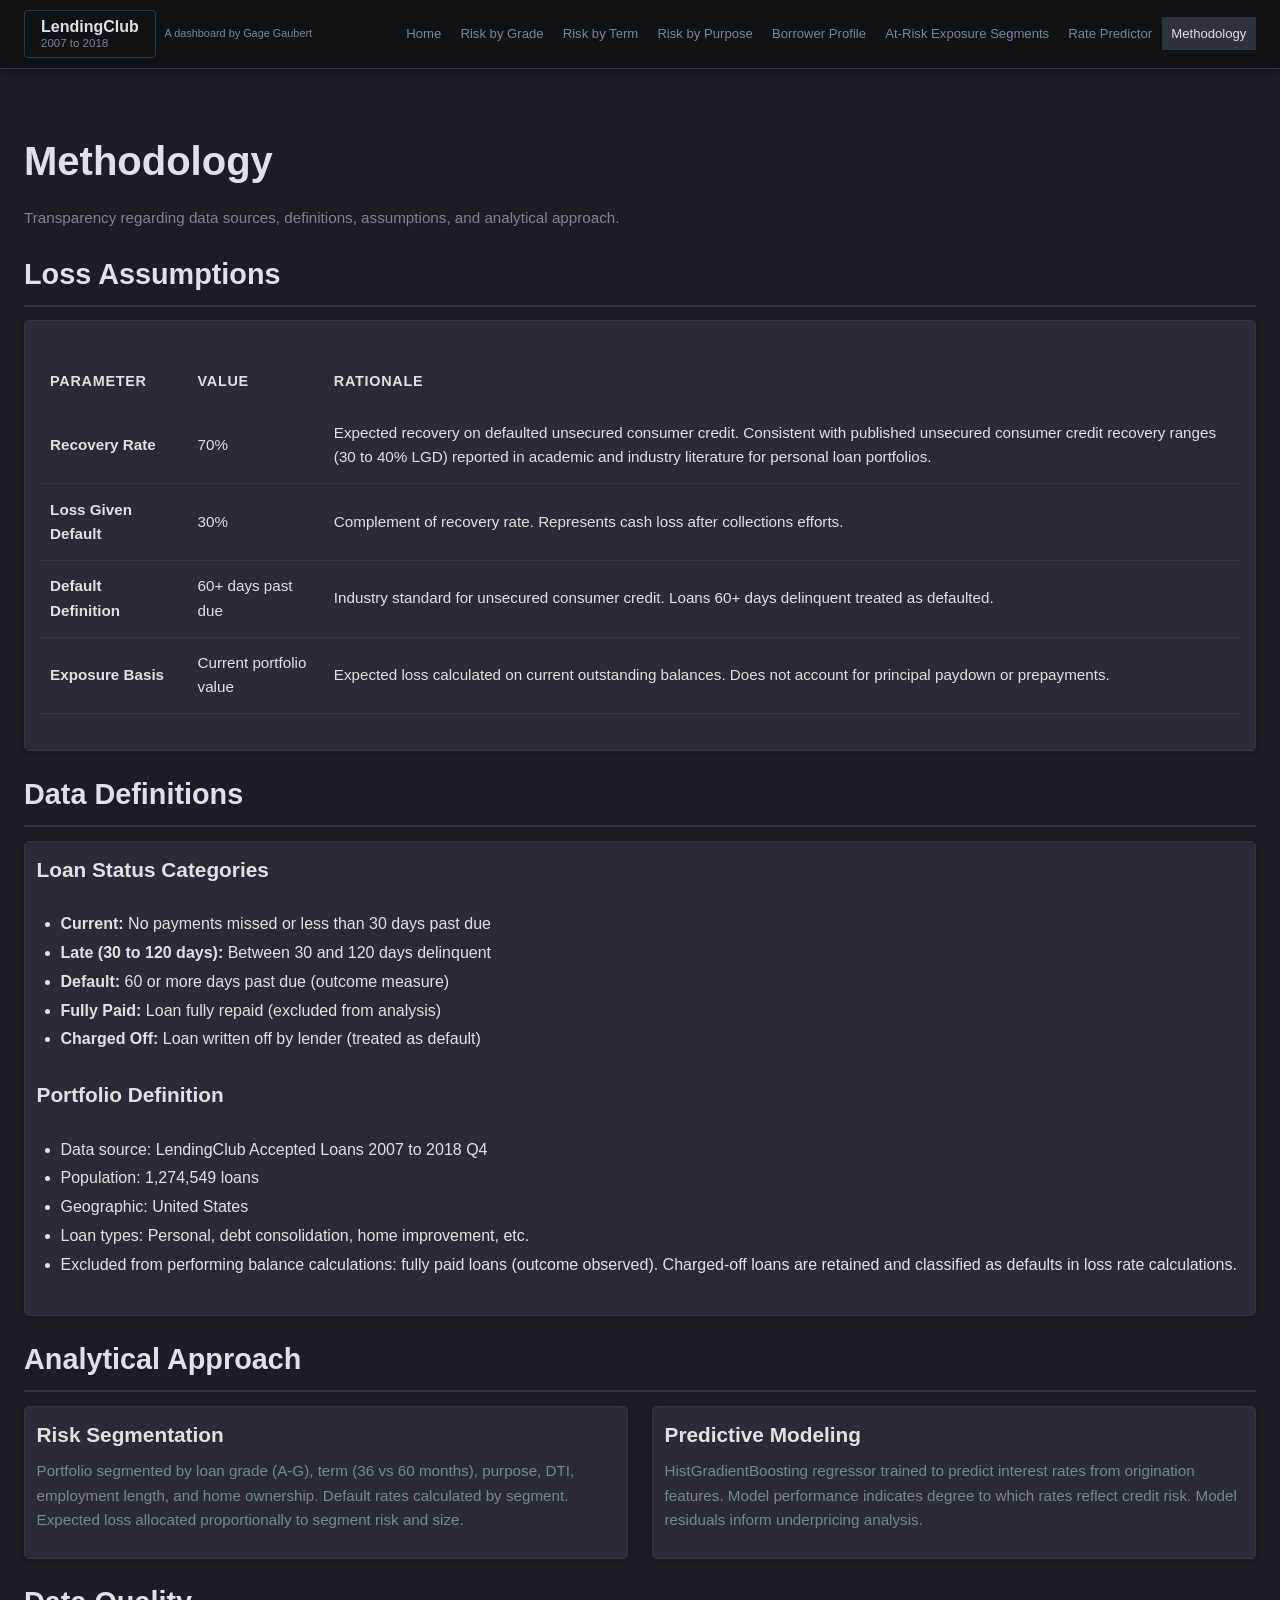
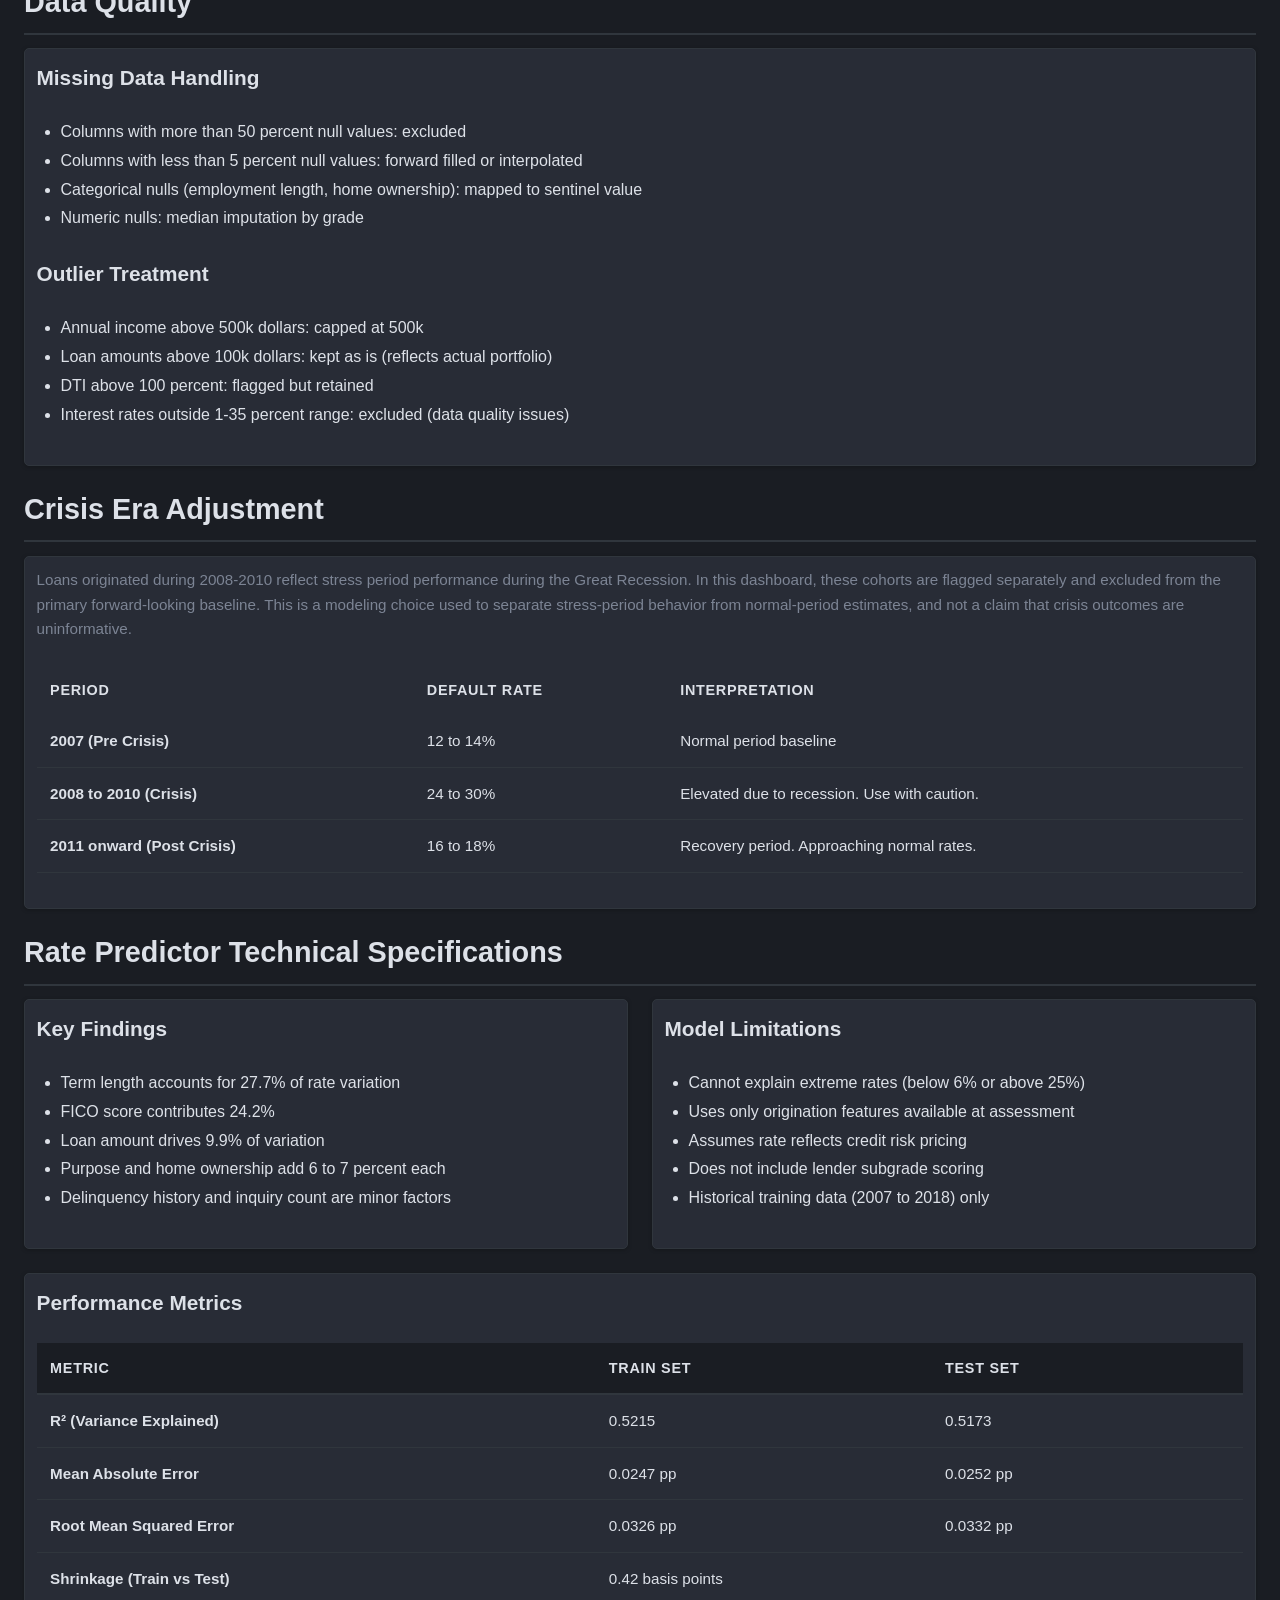
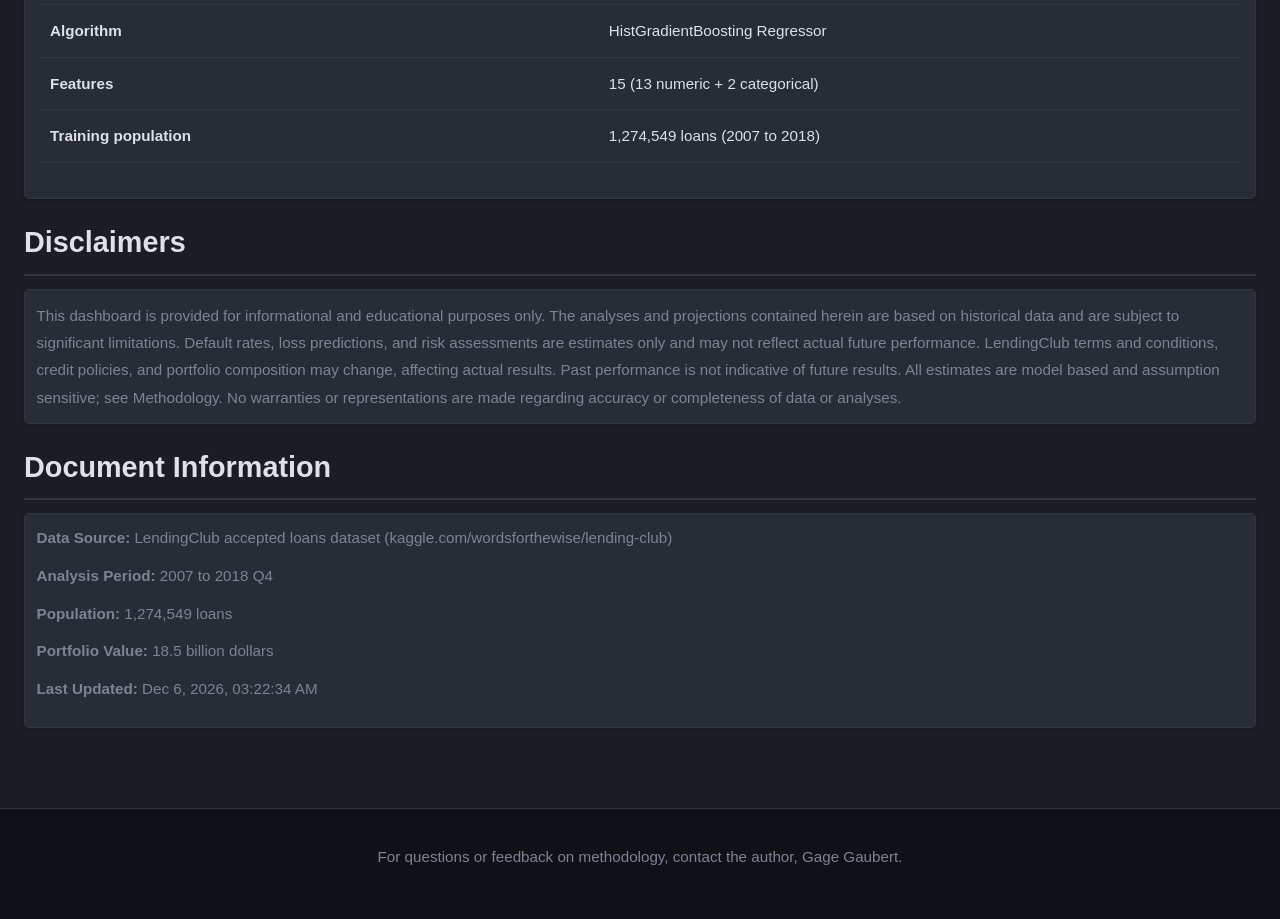
==== commit 37af8e5d: "Clarify charged-off treatment and recovery rationale" ====
--- a/dashboard/assumptions.html
+++ b/dashboard/assumptions.html
@@ -51,7 +51,7 @@
         <tr>
           <td><strong>Recovery Rate</strong></td>
           <td>70%</td>
-          <td>Expected recovery on defaulted unsecured consumer credit. Historically calibrated to 2000 to 2020 performance across peer lenders.</td>
+          <td>Expected recovery on defaulted unsecured consumer credit. Consistent with published unsecured consumer credit recovery ranges (30 to 40% LGD) reported in academic and industry literature for personal loan portfolios.</td>
         </tr>
         <tr>
           <td><strong>Loss Given Default</strong></td>
@@ -91,7 +91,7 @@
         <li>Population: 1,274,549 loans</li>
         <li>Geographic: United States</li>
         <li>Loan types: Personal, debt consolidation, home improvement, etc.</li>
-        <li>Excluded: Fully paid and charged off loans (outcome already observed)</li>
+        <li>Excluded from performing balance calculations: fully paid loans (outcome observed). Charged-off loans are retained and classified as defaults in loss rate calculations.</li>
       </ul>
     </div>
   </section>
